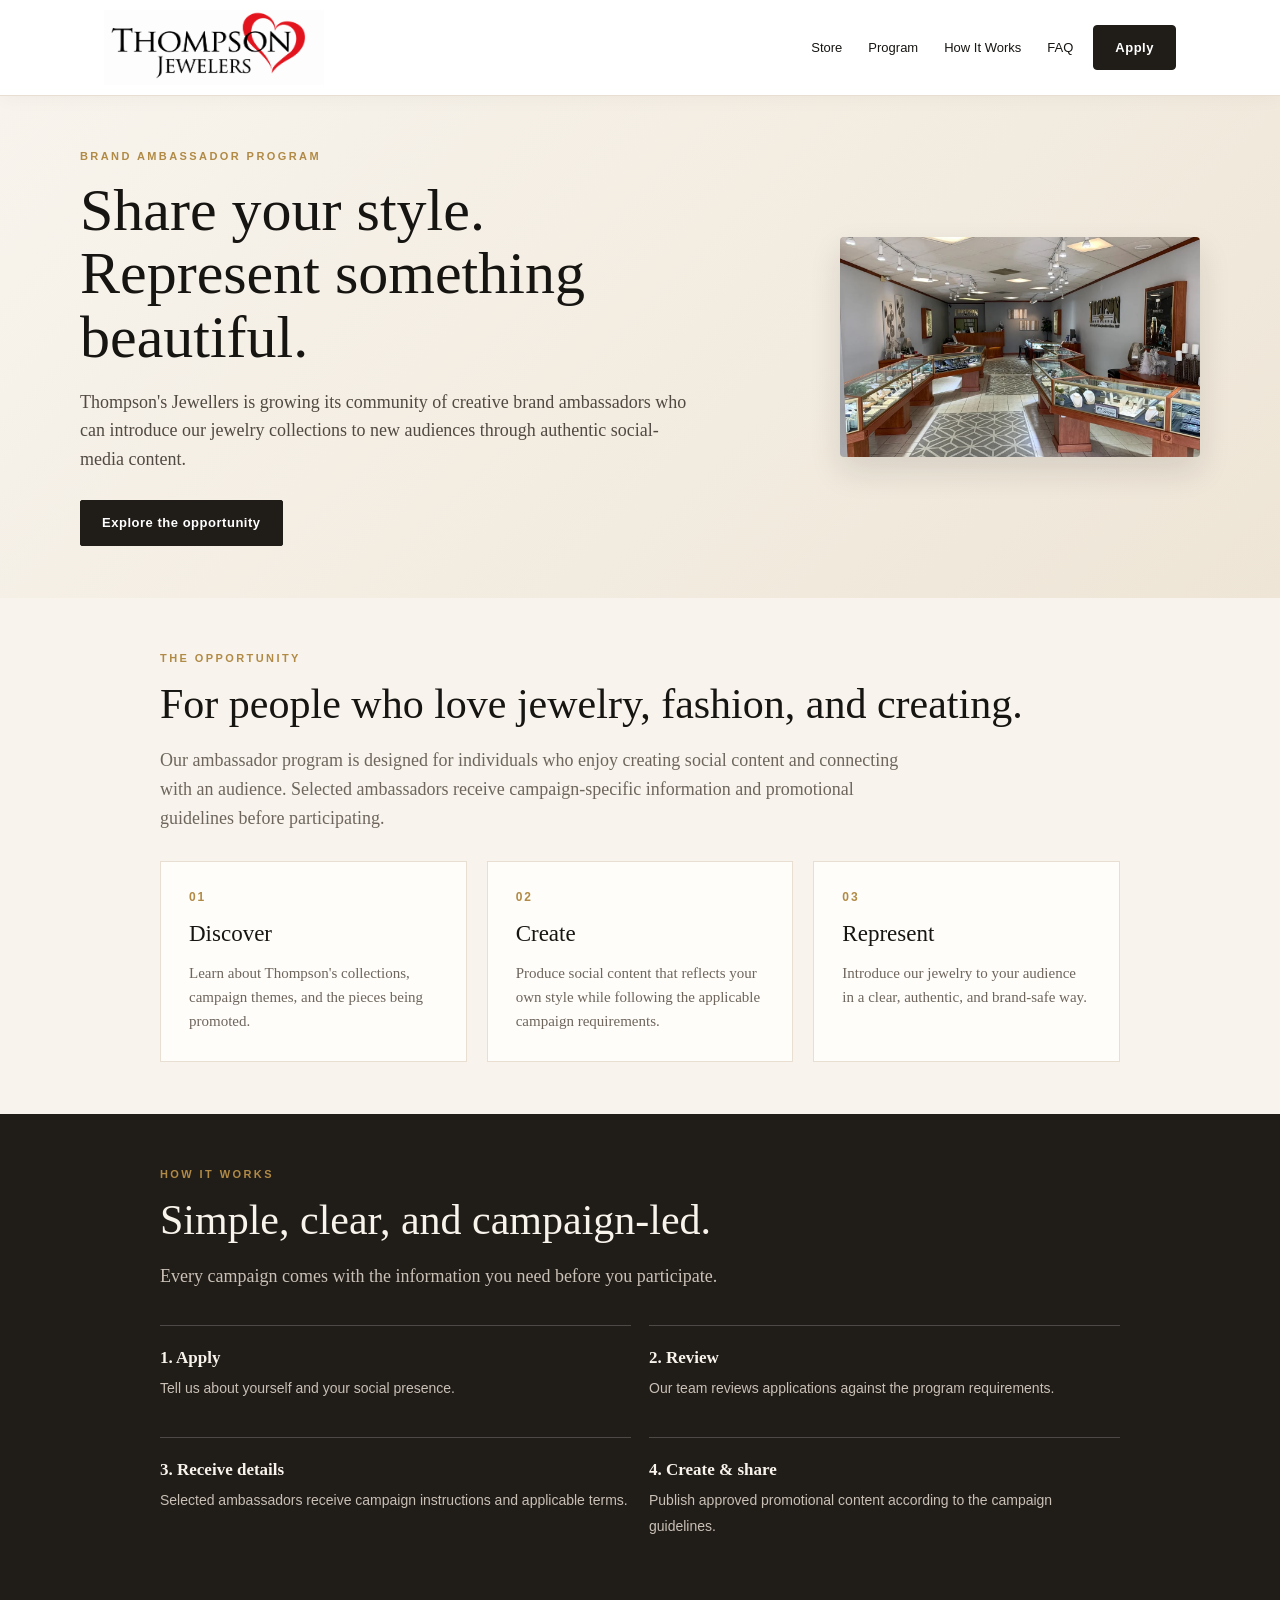
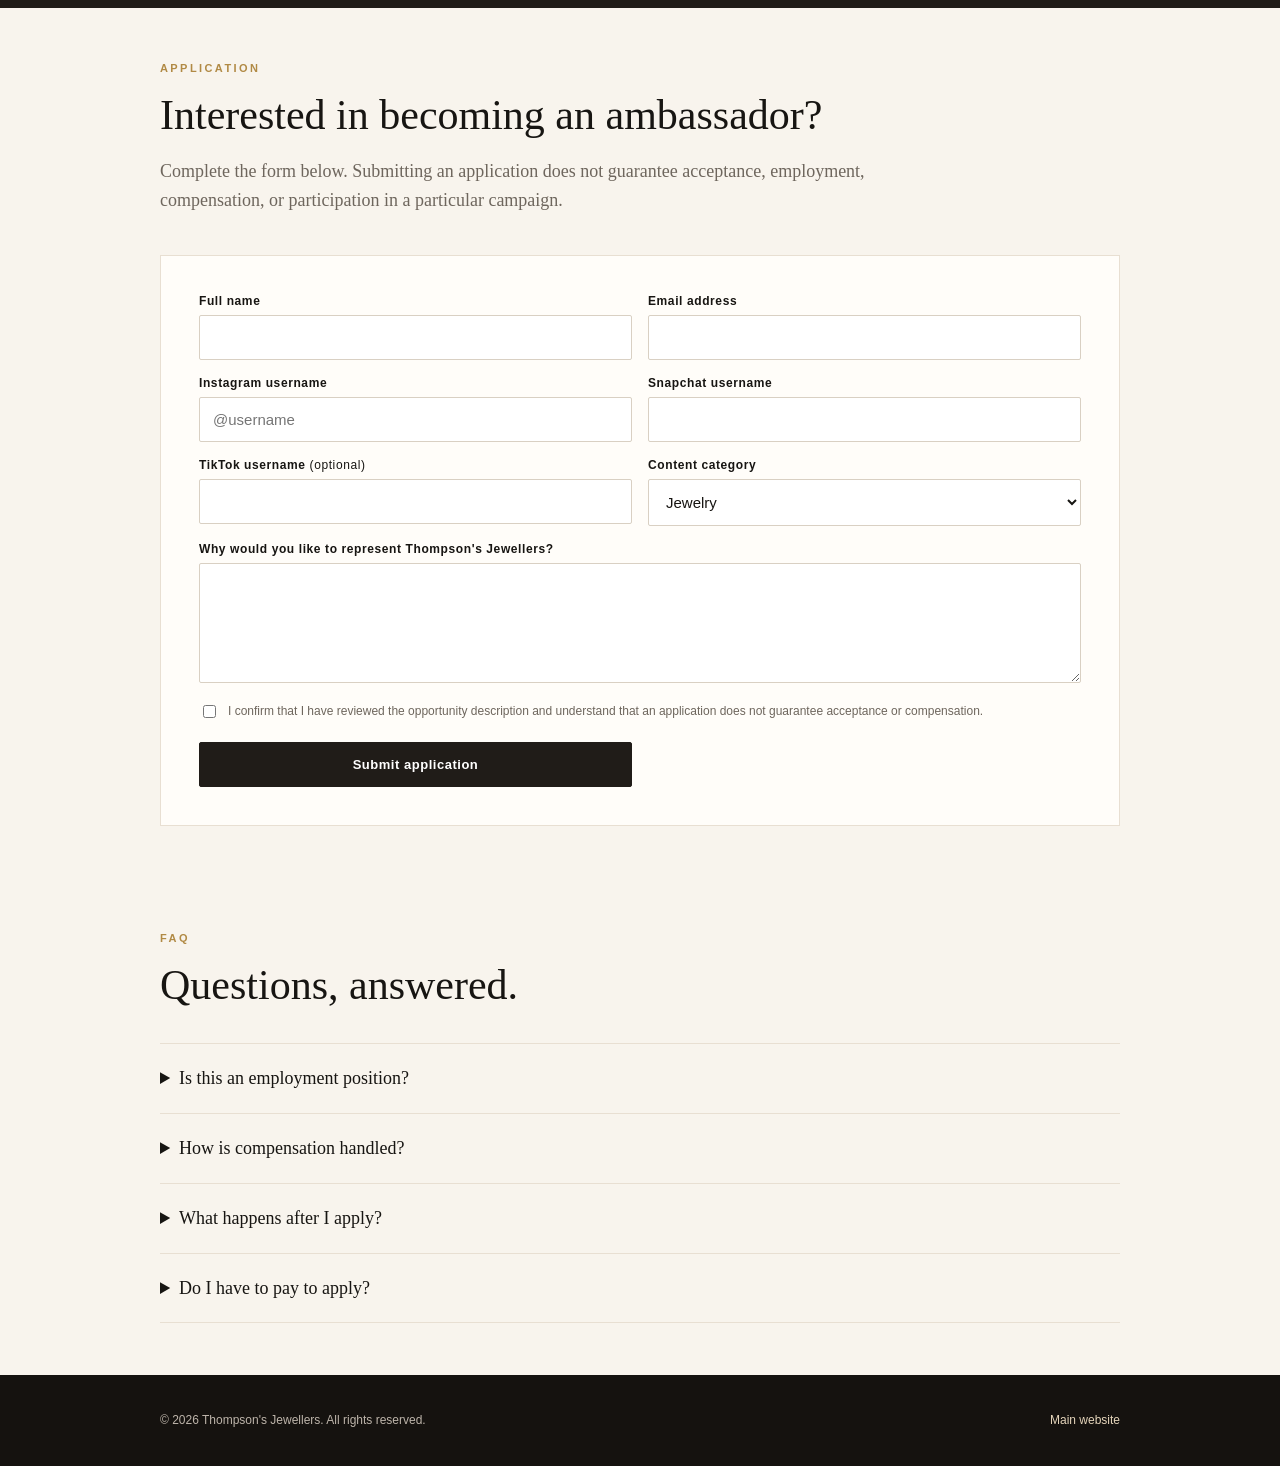
==== thompsons-jewellers-ambassador.html @ 996db070 "update changes" ====
<!doctype html>
<html lang="en">
<head>
<meta charset="utf-8">
<meta name="viewport" content="width=device-width, initial-scale=1">
<title>Thompson's Jewellers | Brand Ambassador Program</title>
<link rel="stylesheet" href="assets/site.css">
<script src="assets/site.js" defer></script>
</head>
<body id="top" data-page="ambassador">
<a class="skip-link" href="#main">Skip to content</a>
<header class="nav" data-site-header>
  <noscript><a href="index.html">Thompson Jewellers</a><a href="thompsons-jewellers-ambassador.html">Ambassador Program</a></noscript>
</header>
<main id="main">
<section class="hero"><div class="hero-in"><div><div class="eyebrow">Brand Ambassador Program</div><h1>Share your style. Represent something beautiful.</h1><p>Thompson's Jewellers is growing its community of creative brand ambassadors who can introduce our jewelry collections to new audiences through authentic social-media content.</p><a class="btn" href="#apply">Explore the opportunity</a></div><div class="hero-card"><img src="images/orlando-store.jpeg" alt="Interior of Thompson's Jewellers Orlando store, with jewelry display cases" width="1200" height="900" fetchpriority="high"></div></div></section>
<section class="section" id="program"><div class="section-in"><div class="eyebrow">The opportunity</div><h2>For people who love jewelry, fashion, and creating.</h2><p class="lead">Our ambassador program is designed for individuals who enjoy creating social content and connecting with an audience. Selected ambassadors receive campaign-specific information and promotional guidelines before participating.</p><div class="grid"><article class="card"><div class="num">01</div><h3>Discover</h3><p>Learn about Thompson's collections, campaign themes, and the pieces being promoted.</p></article><article class="card"><div class="num">02</div><h3>Create</h3><p>Produce social content that reflects your own style while following the applicable campaign requirements.</p></article><article class="card"><div class="num">03</div><h3>Represent</h3><p>Introduce our jewelry to your audience in a clear, authentic, and brand-safe way.</p></article></div></div></section>
<section class="section dark" id="how"><div class="section-in"><div class="eyebrow">How it works</div><h2>Simple, clear, and campaign-led.</h2><p class="lead">Every campaign comes with the information you need before you participate.</p><div class="details"><div class="detail"><strong>1. Apply</strong><span>Tell us about yourself and your social presence.</span></div><div class="detail"><strong>2. Review</strong><span>Our team reviews applications against the program requirements.</span></div><div class="detail"><strong>3. Receive details</strong><span>Selected ambassadors receive campaign instructions and applicable terms.</span></div><div class="detail"><strong>4. Create & share</strong><span>Publish approved promotional content according to the campaign guidelines.</span></div></div></div></section>
<section class="section" id="apply"><div class="section-in"><div class="eyebrow">Application</div><h2>Interested in becoming an ambassador?</h2><p class="lead">Complete the form below. Submitting an application does not guarantee acceptance, employment, compensation, or participation in a particular campaign.</p><div class="apply"><form onsubmit="event.preventDefault(); document.getElementById('sent').hidden=false; this.reset();"><label>Full name<input required name="name" autocomplete="name"></label><label>Email address<input required type="email" name="email" autocomplete="email"></label><label>Instagram username<input name="instagram" placeholder="@username"></label><label>Snapchat username<input name="snapchat"></label><label>TikTok username <span style="font-weight:400">(optional)</span><input name="tiktok"></label><label>Content category<select name="category"><option>Jewelry</option><option>Fashion</option><option>Lifestyle</option><option>Beauty</option><option>Other</option></select></label><label class="full">Why would you like to represent Thompson's Jewellers?<textarea required name="why"></textarea></label><label class="check"><input required type="checkbox"> I confirm that I have reviewed the opportunity description and understand that an application does not guarantee acceptance or compensation.</label><button class="btn submit" type="submit">Submit application</button></form><div id="sent" class="note" hidden>Thank you. This prototype has received your application locally. Connect this form to your actual application system before publishing.</div></div></div></section>
<section class="section" id="faq"><div class="section-in"><div class="eyebrow">FAQ</div><h2>Questions, answered.</h2><div class="faq"><details><summary>Is this an employment position?</summary><p>Yes. If hired, you will work as a full-time Brand Ambassador, not as an independent contractor.</p></details><details><summary>How is compensation handled?</summary><p>Compensation is $600 per campaign, with a maximum of four campaigns per week.</p></details><details><summary>What happens after I apply?</summary><p>Applications are reviewed according to the program requirements. Selected participants receive the applicable campaign information before taking part.</p></details><details><summary>Do I have to pay to apply?</summary><p>No. No payment or fee is required.</p></details></div></div></section>
</main>
<footer class="footer"><div class="footer-in"><div>© 2026 Thompson's Jewellers. All rights reserved.</div><div><a href="index.html">Main website</a></div></div></footer>
</body></html>
---- assets/site.css ----
/* Shared design for the store and ambassador program. */
:root {
  --ink: #171512;
  --muted: #6e665d;
  --gold: #b18a45;
  --cream: #f8f4ed;
  --paper: #fffdf9;
  --line: #e8dfd2;
  --dark: #201c18;
  --serif: Georgia, 'Times New Roman', serif;
  --sans: Arial, sans-serif;
}
* { box-sizing: border-box; }
html { scroll-behavior: smooth; scroll-padding-top: 116px; }
body { margin: 0; color: var(--ink); background: var(--cream); font-family: var(--serif); line-height: 1.6; }
a { color: inherit; }
button, input, textarea, select { font: inherit; }
button { cursor: pointer; }
img { max-width: 100%; }
[hidden] { display: none !important; }
:focus-visible { outline: 2px solid var(--gold); outline-offset: 5px; }
.srOnly { position: absolute; width: 1px; height: 1px; padding: 0; overflow: hidden; clip: rect(0, 0, 0, 0); white-space: nowrap; }
.skip-link { position: fixed; top: 8px; left: 16px; z-index: 20; padding: 10px 16px; background: var(--dark); color: white; transform: translateY(-160%); }
.skip-link:focus { transform: translateY(0); }

/* One header component, shared by both pages. */
.nav { position: sticky; top: 0; z-index: 10; min-height: 96px; background: #fff; border-bottom: 1px solid var(--line); box-shadow: 0 3px 18px rgb(32 28 24 / 3.5%); }
.navin { position: relative; max-width: 1120px; margin: auto; padding: 10px 24px; display: flex; align-items: center; justify-content: space-between; gap: 28px; }
.brand { display: inline-flex; align-items: center; flex: 0 0 auto; text-decoration: none; }
.brand-logo { display: block; width: 220px; height: auto; }
.header-actions { display: flex; align-items: center; gap: 20px; }
.links { display: flex; align-items: center; gap: 26px; }
.links a { padding: 12px 0; color: var(--ink); font: 13px var(--sans); text-decoration: none; transition: color .15s ease; }
.links a:hover, .links a[aria-current="page"] { color: var(--gold); }
.btn { display: inline-block; padding: 13px 21px; border: 1px solid var(--dark); border-radius: 2px; background: var(--dark); color: #fff; font: 600 13px var(--sans); letter-spacing: .04em; text-decoration: none; text-align: center; line-height: 1.35; }
.btn:hover { background: #3b3027; border-color: #3b3027; }
.header-action { flex-shrink: 0; border-radius: 4px; white-space: nowrap; }
.menu-toggle { display: none; width: 42px; height: 42px; padding: 11px; border: 1px solid var(--line); border-radius: 4px; background: #fff; color: var(--ink); }
.menu-icon, .menu-icon::before, .menu-icon::after { display: block; width: 18px; height: 1px; background: currentColor; }
.menu-icon { position: relative; margin: auto; }
.menu-icon::before, .menu-icon::after { position: absolute; content: ''; left: 0; }
.menu-icon::before { top: -6px; }
.menu-icon::after { top: 6px; }
.menu-toggle[aria-expanded="true"] .menu-icon { background: transparent; }
.menu-toggle[aria-expanded="true"] .menu-icon::before { top: 0; transform: rotate(45deg); }
.menu-toggle[aria-expanded="true"] .menu-icon::after { top: 0; transform: rotate(-45deg); }
.nav noscript { display: block; padding: 24px; text-align: center; }
.nav noscript a { margin: 0 12px; }

/* Shared page, type, card, and form styles. */
.hero { padding: 52px 24px; background: linear-gradient(135deg, var(--cream) 0%, #eee5d6 100%); }
.hero-in { max-width: 1120px; margin: auto; display: grid; grid-template-columns: 1.15fr .85fr; gap: 48px; align-items: center; }
.hero-in > *, .grid > *, .service-grid > *, .productGrid > * { min-width: 0; }
.eyebrow { margin: 0; color: var(--gold); font: 700 11px var(--sans); text-transform: uppercase; letter-spacing: .22em; line-height: 1.5; }
.hero h1 { margin: 14px 0 18px; font-size: clamp(36px, 4.8vw, 60px); font-weight: 400; line-height: 1.06; }
.hero p:not(.eyebrow) { max-width: 650px; color: #514a43; font-size: 18px; }
.hero .btn { margin-top: 8px; }
.hero-card { position: relative; display: flex; align-items: center; justify-content: center; justify-self: end; width: 100%; max-width: 360px; overflow: hidden; border-radius: 4px; background: #eee5d6; box-shadow: 0 14px 32px rgb(32 28 24 / 12%); }
.hero-card img { display: block; width: 100%; height: 220px; object-fit: cover; }
.section { padding: 52px 24px; }
.section-in { max-width: 960px; margin: auto; }
.wide { max-width: 1120px; }
.section h2 { margin: 0 0 18px; font-size: 42px; font-weight: 400; line-height: 1.15; }
.section .eyebrow + h2 { margin-top: 14px; }
.lead { max-width: 760px; color: var(--muted); font-size: 18px; }
.grid { display: grid; grid-template-columns: repeat(3, 1fr); gap: 20px; margin-top: 28px; }
.card { padding: 28px; border: 1px solid var(--line); background: var(--paper); }
.num { color: var(--gold); font: 700 12px var(--sans); letter-spacing: .16em; }
.card h3 { margin: 12px 0 8px; font-size: 23px; font-weight: 400; }
.card p { margin: 0; color: var(--muted); font-size: 15px; }
.dark { background: var(--dark); color: #f8f3eb; }
.dark .lead, .dark .card p { color: #c9c0b6; }
.dark .card { border-color: #40372e; background: #2b2621; }
.details { display: grid; grid-template-columns: 1fr 1fr; gap: 18px; margin-top: 34px; }
.detail { padding: 18px 0; border-top: 1px solid rgb(255 255 255 / 20%); }
.detail strong { display: block; margin-bottom: 4px; font-size: 17px; }
.detail span { color: #c9c0b6; font: 14px var(--sans); }
.apply { margin-top: 40px; padding: 38px; border: 1px solid var(--line); background: var(--paper); }
.apply form { display: grid; grid-template-columns: 1fr 1fr; gap: 16px; }
.apply label { font: 700 12px var(--sans); letter-spacing: .05em; }
.apply input, .apply textarea, .apply select, .footerGrid input { width: 100%; margin-top: 7px; padding: 13px; border: 1px solid #d9d0c3; border-radius: 2px; background: #fff; color: var(--ink); font: 15px var(--sans); }
.full { grid-column: 1 / -1; }
.apply textarea { min-height: 120px; resize: vertical; }
.apply label.check { display: flex; align-items: flex-start; gap: 9px; grid-column: 1 / -1; color: var(--muted); font: 12px/1.6 var(--sans); letter-spacing: 0; }
.check input { width: auto; margin-top: 3px; }
.submit { margin-top: 5px; }
.note { margin-top: 12px; color: var(--muted); font: 12px/1.6 var(--sans); }
.faq { margin-top: 34px; border-top: 1px solid var(--line); }
.faq details { padding: 20px 0; border-bottom: 1px solid var(--line); }
.faq summary { cursor: pointer; font-size: 18px; }
.faq p { max-width: 800px; color: var(--muted); }
.footer { padding: 35px 24px; background: #15120f; color: #bdb4aa; font: 12px/1.7 var(--sans); }
.footer-in { max-width: 960px; margin: auto; display: flex; justify-content: space-between; gap: 20px; }
.footer a { color: #e4d4ba; text-decoration: none; }
.footer a:hover { text-decoration: underline; }

/* Store content uses the same palette and components. */
.testimonial { padding: 28px 24px; }
.testimonial blockquote { max-width: 800px; margin: auto; text-align: center; font-size: clamp(18px, 2vw, 23px); font-style: italic; line-height: 1.55; }
.testimonial cite { display: block; margin-top: 15px; color: #c9c0b6; font: 12px var(--sans); letter-spacing: .06em; }
.service-grid { display: grid; grid-template-columns: repeat(2, 1fr); gap: 22px; margin-top: 28px; }
.service { display: flex; flex-direction: column; padding: 0; overflow: hidden; }
.servicePhoto { height: 150px; padding: 12px; background: #fff; border-bottom: 1px solid var(--line); }
.serviceImage { display: block; width: 100%; height: 100%; object-fit: contain; }
.serviceCopy { display: flex; flex: 1; flex-direction: column; align-items: flex-start; padding: 22px; }
.serviceCopy .number { color: var(--gold); font: 700 12px var(--sans); letter-spacing: .16em; }
.serviceCopy h3 { margin: 10px 0 12px; font-size: 25px; line-height: 1.15; }
.serviceCopy p { flex: 1; margin: 0 0 18px; font-size: 16px; line-height: 1.6; }
.brands { padding: 26px 24px; border-block: 1px solid var(--line); background: var(--paper); }
.brands-in { display: flex; align-items: center; justify-content: space-between; gap: 20px; max-width: 960px; margin: auto; }
.brandName { color: var(--muted); font-size: clamp(13px, 2vw, 23px); letter-spacing: .06em; text-align: center; }
.round-button, .arrivalPrev, .arrivalNext { display: inline-flex; flex: 0 0 auto; align-items: center; justify-content: center; width: 42px; height: 42px; padding: 0; border: 1px solid var(--line); border-radius: 50%; background: var(--paper); color: var(--ink); font-size: 22px; }
.round-button:hover, .arrivalPrev:hover, .arrivalNext:hover { border-color: var(--gold); background: var(--cream); }
.arrivals { text-align: center; }
.productGrid { display: grid; grid-template-columns: repeat(3, 1fr); gap: 22px; margin-top: 28px; }
.product { padding: 18px; border: 1px solid var(--line); background: var(--paper); }
.arrivalLabel { margin: 0 0 14px; color: var(--muted); font: 11px var(--sans); text-transform: uppercase; letter-spacing: .12em; }
.arrivalCount { margin-left: 6px; color: var(--gold); font-size: 10px; white-space: nowrap; }
.arrivalSlide { display: none; flex-direction: column; align-items: center; min-height: 320px; }
.arrivalSlide.active { display: flex; }
.productVisual { display: block; flex-shrink: 0; width: 100%; height: 130px; margin-bottom: 12px; overflow: hidden; background: #fff; }
.productVisual img { display: block; width: 100%; height: 100%; object-fit: contain; }
.arrivalSlide p { min-height: 48px; margin: 0 0 8px; font-size: 19px; line-height: 1.3; }
.arrivalSlide strong { color: var(--ink); font: 600 15px var(--sans); }
.arrivalSlide small { min-height: 42px; margin: 8px 0 14px; color: var(--muted); font: 13px/1.6 var(--sans); }
.arrivalSlide .btn { margin-top: auto; }
.arrivalControls { display: flex; align-items: center; justify-content: center; gap: 16px; margin-top: 16px; padding-top: 12px; border-top: 1px solid var(--line); }
.arrivalDots { display: flex; align-items: center; gap: 2px; }
.arrivalDot { display: grid; place-items: center; width: 22px; height: 32px; padding: 0; border: 0; background: transparent; }
.arrivalDot::before { width: 6px; height: 6px; border-radius: 50%; background: #d6cab8; content: ''; }
.arrivalDot.active::before { width: 8px; height: 8px; background: var(--gold); }
.social-in { display: grid; grid-template-columns: .8fr 1.2fr; gap: 40px; align-items: center; }
.social-photo { display: block; width: 100%; height: 230px; object-fit: cover; border-radius: 4px; }
.social h2 { margin-top: 15px; }
.social p:not(.eyebrow) { color: #c9c0b6; font-size: 18px; }
.social a { color: #e4c98f; text-decoration-thickness: 1px; text-underline-offset: 6px; }
.store-footer { padding-top: 56px; }
.footer-content { max-width: 1120px; margin: auto; }
.footerBrand { margin-bottom: 32px; }
.footerLogo { display: block; width: 220px; height: auto; padding: 10px; border-radius: 3px; background: #fff; }
.footerGrid { display: grid; grid-template-columns: 1.2fr 1fr 1fr; gap: 64px; }
.footerGrid h3 { margin-top: 0; color: #f8f3eb; font: 700 11px var(--sans); text-transform: uppercase; letter-spacing: .16em; }
.footerGrid p, .footerGrid a { line-height: 1.8; }
.footerGrid a { display: block; margin-bottom: 8px; overflow-wrap: anywhere; }
.footerGrid input { display: block; margin: 8px 0 12px; }
.footerGrid .btn { border-color: var(--gold); background: var(--gold); color: #15120f; }
.footerGrid .btn:hover { background: #c6a568; }
.formSuccess { padding: 14px 16px; border: 1px solid #675843; }
.copyright { margin-top: 40px; padding-top: 24px; border-top: 1px solid #40372e; font-size: 11px; }

@media (max-width: 1000px) and (min-width: 781px) {
  .hero-in { gap: 40px; }
  .productGrid { gap: 16px; }
  .product { padding: 22px 14px; }
  .arrivalControls { gap: 8px; }
}
@media (max-width: 900px) {
  html { scroll-padding-top: 106px; }
  .nav { min-height: 86px; }
  .navin { padding: 10px 20px; gap: 16px; }
  .brand-logo { width: 190px; }
  .header-actions { gap: 12px; }
  .header-action { padding: 12px 17px; font-size: 12px; }
  .menu-toggle { display: inline-flex; align-items: center; }
  .links { position: absolute; top: 100%; left: 0; right: 0; display: none; align-items: stretch; gap: 0; padding: 12px 24px 20px; border-block: 1px solid var(--line); background: #fff; box-shadow: 0 18px 24px rgb(32 28 24 / 8%); }
  .links.is-open { display: flex; flex-direction: column; }
  .links a { padding: 14px 0; font-size: 14px; }
  .links a + a { border-top: 1px solid var(--line); }
}
@media (max-width: 780px) {
  .hero { padding: 36px 24px; }
  .hero-in { grid-template-columns: 1fr; gap: 24px; }
  .hero-card { max-width: 420px; width: 100%; justify-self: start; }
  .hero-card img { height: 180px; }
  .section { padding: 40px 24px; }
  .grid, .details, .service-grid, .productGrid, .social-in, .footerGrid { grid-template-columns: 1fr; }
  .apply form { grid-template-columns: 1fr; }
  .full { grid-column: auto; }
  .footer-in { flex-direction: column; }
  .service-grid, .productGrid { max-width: 560px; margin-inline: auto; }
  .servicePhoto { height: 140px; }
  .product { padding: 20px; }
  .productVisual { height: 140px; }
  .arrivalSlide { min-height: 0; }
  .arrivalSlide p, .arrivalSlide small { min-height: 0; }
  .social-in { gap: 24px; }
  .social-photo { height: 180px; }
  .footerGrid { gap: 32px; }
  .brands { padding: 24px 16px; }
  .brands-in { gap: 12px; }
}
@media (max-width: 420px) {
  .nav { min-height: 78px; }
  .navin { padding: 10px 16px; gap: 8px; }
  .brand-logo { width: 166px; }
  .header-actions { gap: 8px; }
  .header-action { padding: 11px 12px; }
  .section h2 { font-size: 35px; }
  .apply { padding: 24px 20px; }
  .brands-in { flex-wrap: wrap; justify-content: center; column-gap: 18px; }
  .brands .brandName { font-size: 13px; }
  .brands .round-button { width: 34px; height: 34px; }
  .serviceCopy { padding: 20px; }
}
@media (max-width: 360px) {
  .brand-logo { width: 148px; }
  .header-action { padding-inline: 10px; }
}
@media (prefers-reduced-motion: reduce) {
  html { scroll-behavior: auto; }
  *, *::before, *::after { transition: none !important; animation: none !important; }
}
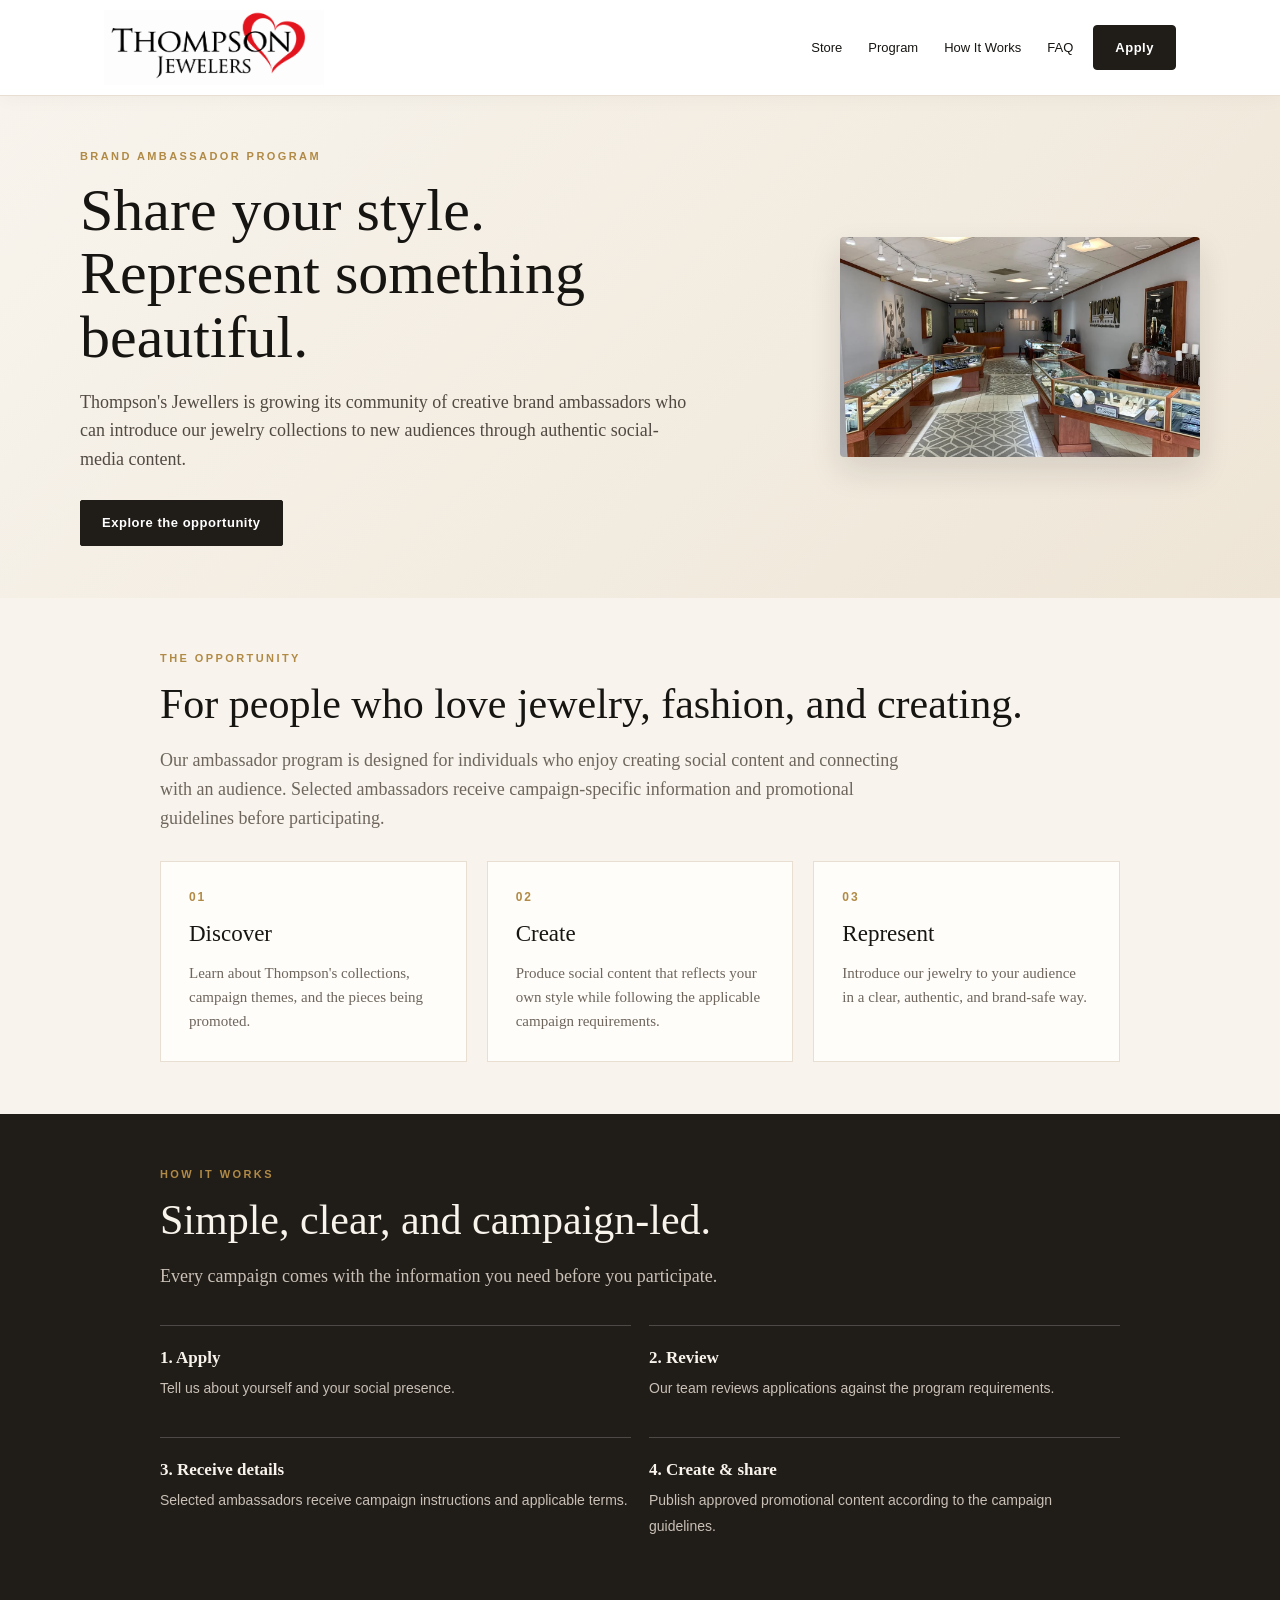
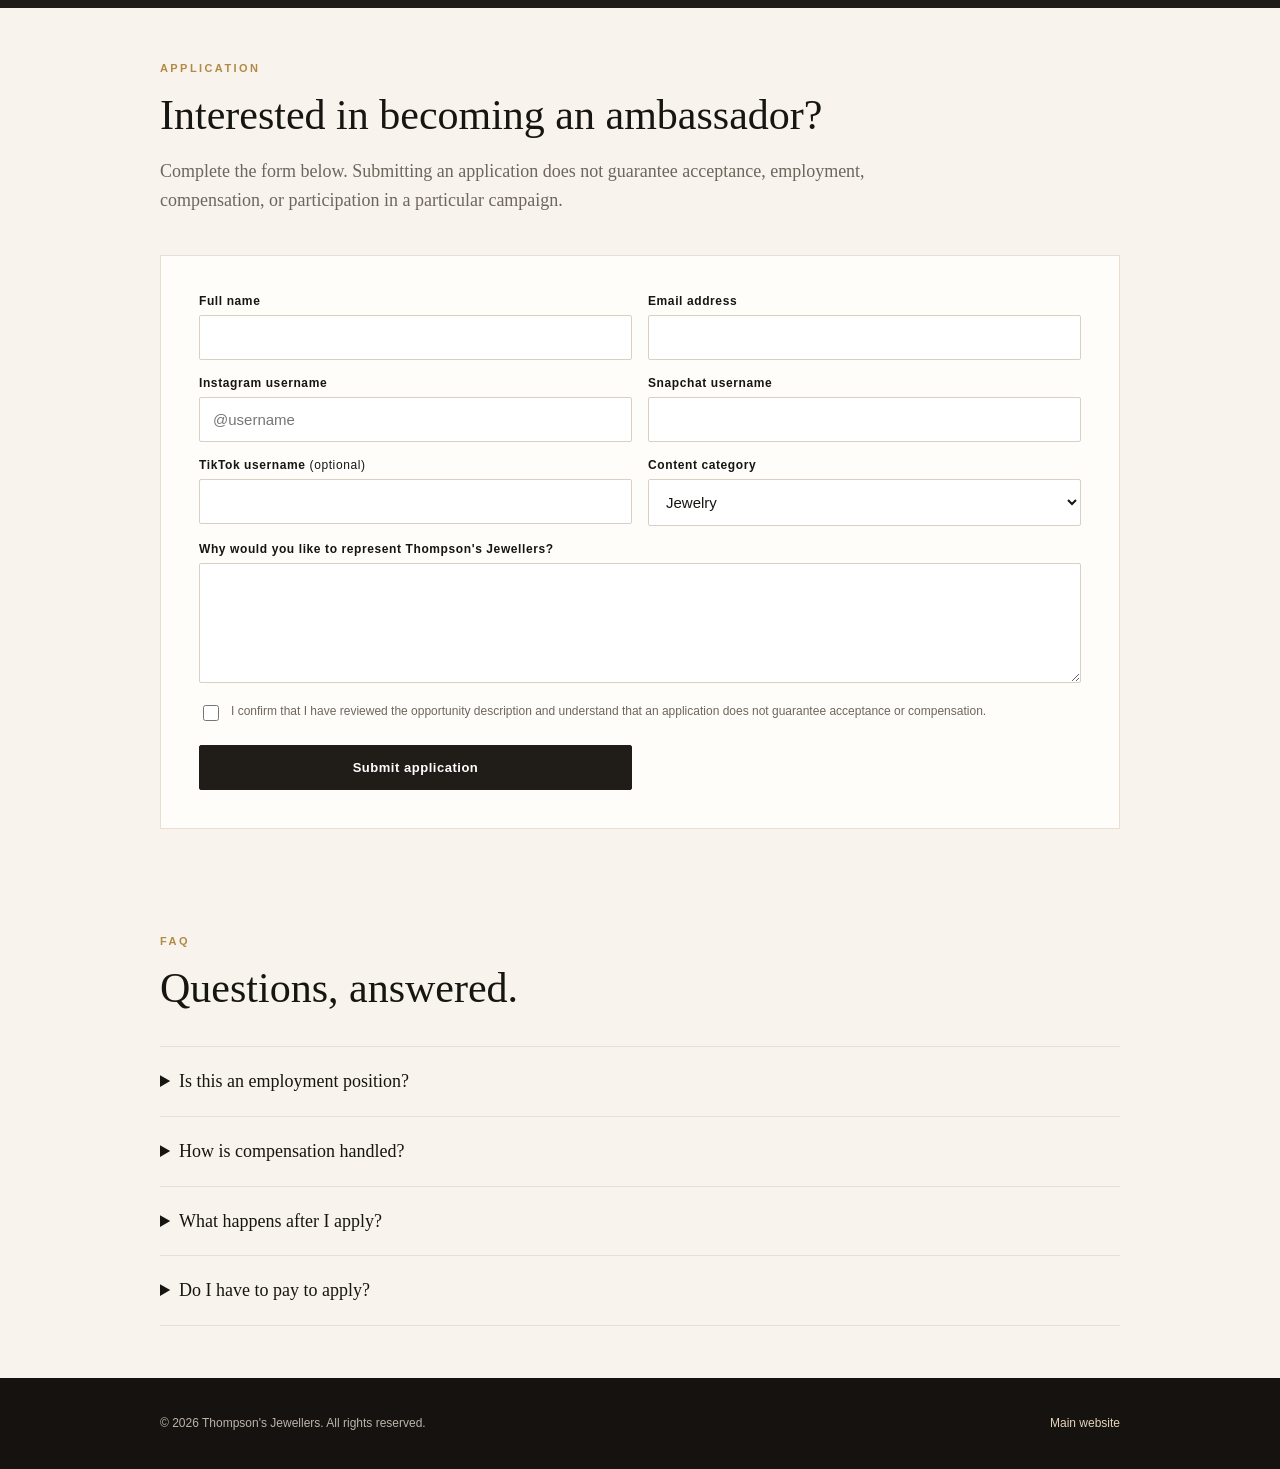
==== commit 945fa37d: "update changes" ====
--- a/thompsons-jewellers-ambassador.html
+++ b/thompsons-jewellers-ambassador.html
@@ -6,6 +6,8 @@
 <title>Thompson's Jewellers | Brand Ambassador Program</title>
 <link rel="stylesheet" href="assets/site.css">
 <script src="assets/site.js" defer></script>
+<script src="assets/application-config.js" defer></script>
+<script src="assets/application.js" defer></script>
 </head>
 <body id="top" data-page="ambassador">
 <a class="skip-link" href="#main">Skip to content</a>
@@ -16,7 +18,29 @@
 <section class="hero"><div class="hero-in"><div><div class="eyebrow">Brand Ambassador Program</div><h1>Share your style. Represent something beautiful.</h1><p>Thompson's Jewellers is growing its community of creative brand ambassadors who can introduce our jewelry collections to new audiences through authentic social-media content.</p><a class="btn" href="#apply">Explore the opportunity</a></div><div class="hero-card"><img src="images/orlando-store.jpeg" alt="Interior of Thompson's Jewellers Orlando store, with jewelry display cases" width="1200" height="900" fetchpriority="high"></div></div></section>
 <section class="section" id="program"><div class="section-in"><div class="eyebrow">The opportunity</div><h2>For people who love jewelry, fashion, and creating.</h2><p class="lead">Our ambassador program is designed for individuals who enjoy creating social content and connecting with an audience. Selected ambassadors receive campaign-specific information and promotional guidelines before participating.</p><div class="grid"><article class="card"><div class="num">01</div><h3>Discover</h3><p>Learn about Thompson's collections, campaign themes, and the pieces being promoted.</p></article><article class="card"><div class="num">02</div><h3>Create</h3><p>Produce social content that reflects your own style while following the applicable campaign requirements.</p></article><article class="card"><div class="num">03</div><h3>Represent</h3><p>Introduce our jewelry to your audience in a clear, authentic, and brand-safe way.</p></article></div></div></section>
 <section class="section dark" id="how"><div class="section-in"><div class="eyebrow">How it works</div><h2>Simple, clear, and campaign-led.</h2><p class="lead">Every campaign comes with the information you need before you participate.</p><div class="details"><div class="detail"><strong>1. Apply</strong><span>Tell us about yourself and your social presence.</span></div><div class="detail"><strong>2. Review</strong><span>Our team reviews applications against the program requirements.</span></div><div class="detail"><strong>3. Receive details</strong><span>Selected ambassadors receive campaign instructions and applicable terms.</span></div><div class="detail"><strong>4. Create & share</strong><span>Publish approved promotional content according to the campaign guidelines.</span></div></div></div></section>
-<section class="section" id="apply"><div class="section-in"><div class="eyebrow">Application</div><h2>Interested in becoming an ambassador?</h2><p class="lead">Complete the form below. Submitting an application does not guarantee acceptance, employment, compensation, or participation in a particular campaign.</p><div class="apply"><form onsubmit="event.preventDefault(); document.getElementById('sent').hidden=false; this.reset();"><label>Full name<input required name="name" autocomplete="name"></label><label>Email address<input required type="email" name="email" autocomplete="email"></label><label>Instagram username<input name="instagram" placeholder="@username"></label><label>Snapchat username<input name="snapchat"></label><label>TikTok username <span style="font-weight:400">(optional)</span><input name="tiktok"></label><label>Content category<select name="category"><option>Jewelry</option><option>Fashion</option><option>Lifestyle</option><option>Beauty</option><option>Other</option></select></label><label class="full">Why would you like to represent Thompson's Jewellers?<textarea required name="why"></textarea></label><label class="check"><input required type="checkbox"> I confirm that I have reviewed the opportunity description and understand that an application does not guarantee acceptance or compensation.</label><button class="btn submit" type="submit">Submit application</button></form><div id="sent" class="note" hidden>Thank you. This prototype has received your application locally. Connect this form to your actual application system before publishing.</div></div></div></section>
+<section class="section" id="apply">
+  <div class="section-in">
+    <div class="eyebrow">Application</div>
+    <h2>Interested in becoming an ambassador?</h2>
+    <p class="lead">Complete the form below. Submitting an application does not guarantee acceptance, employment, compensation, or participation in a particular campaign.</p>
+    <div class="apply">
+      <form id="ambassadorApplication" method="post" aria-describedby="applicationStatus">
+        <label>Full name<input required name="name" autocomplete="name" maxlength="120"></label>
+        <label>Email address<input required type="email" name="email" autocomplete="email" maxlength="254"></label>
+        <label>Instagram username<input name="instagram" placeholder="@username" maxlength="100"></label>
+        <label>Snapchat username<input name="snapchat" maxlength="100"></label>
+        <label>TikTok username <span style="font-weight:400">(optional)</span><input name="tiktok" maxlength="100"></label>
+        <label>Content category<select name="category"><option>Jewelry</option><option>Fashion</option><option>Lifestyle</option><option>Beauty</option><option>Other</option></select></label>
+        <label class="full">Why would you like to represent Thompson's Jewellers?<textarea required name="why" maxlength="3000"></textarea></label>
+        <div class="application-trap" aria-hidden="true"><label>Leave this field empty<input name="website" tabindex="-1" autocomplete="off" maxlength="200"></label></div>
+        <label class="check"><input required type="checkbox" name="consent" value="yes"> I confirm that I have reviewed the opportunity description and understand that an application does not guarantee acceptance or compensation.</label>
+        <button class="btn submit" type="submit" disabled>Submit application</button>
+      </form>
+      <p id="applicationStatus" class="note application-status" role="status" aria-live="polite" aria-atomic="true" hidden></p>
+      <noscript><p class="note">Please enable JavaScript to submit your application.</p></noscript>
+    </div>
+  </div>
+</section>
 <section class="section" id="faq"><div class="section-in"><div class="eyebrow">FAQ</div><h2>Questions, answered.</h2><div class="faq"><details><summary>Is this an employment position?</summary><p>Yes. If hired, you will work as a full-time Brand Ambassador, not as an independent contractor.</p></details><details><summary>How is compensation handled?</summary><p>Compensation is $600 per campaign, with a maximum of four campaigns per week.</p></details><details><summary>What happens after I apply?</summary><p>Applications are reviewed according to the program requirements. Selected participants receive the applicable campaign information before taking part.</p></details><details><summary>Do I have to pay to apply?</summary><p>No. No payment or fee is required.</p></details></div></div></section>
 </main>
 <footer class="footer"><div class="footer-in"><div>© 2026 Thompson's Jewellers. All rights reserved.</div><div><a href="index.html">Main website</a></div></div></footer>
--- a/assets/site.css
+++ b/assets/site.css
@@ -82,9 +82,16 @@
 .full { grid-column: 1 / -1; }
 .apply textarea { min-height: 120px; resize: vertical; }
 .apply label.check { display: flex; align-items: flex-start; gap: 9px; grid-column: 1 / -1; color: var(--muted); font: 12px/1.6 var(--sans); letter-spacing: 0; }
-.check input { width: auto; margin-top: 3px; }
+.check input { width: 16px; height: 16px; flex: 0 0 16px; margin-top: 3px; padding: 0; accent-color: var(--dark); }
 .submit { margin-top: 5px; }
 .note { margin-top: 12px; color: var(--muted); font: 12px/1.6 var(--sans); }
+.apply { position: relative; }
+.application-trap { position: absolute; width: 1px; height: 1px; overflow: hidden; clip-path: inset(50%); }
+.apply input, .apply textarea, .apply select { min-width: 0; }
+.apply .btn:disabled { opacity: .6; cursor: not-allowed; }
+.application-status { padding: 12px 14px; border: 1px solid var(--line); background: var(--cream); }
+.application-status[data-state="error"] { color: #8b2727; border-color: #deb7b7; background: #fff5f3; }
+.application-status[data-state="success"] { color: #285d3e; border-color: #bdd1c3; background: #f1f8f3; }
 .faq { margin-top: 34px; border-top: 1px solid var(--line); }
 .faq details { padding: 20px 0; border-bottom: 1px solid var(--line); }
 .faq summary { cursor: pointer; font-size: 18px; }
